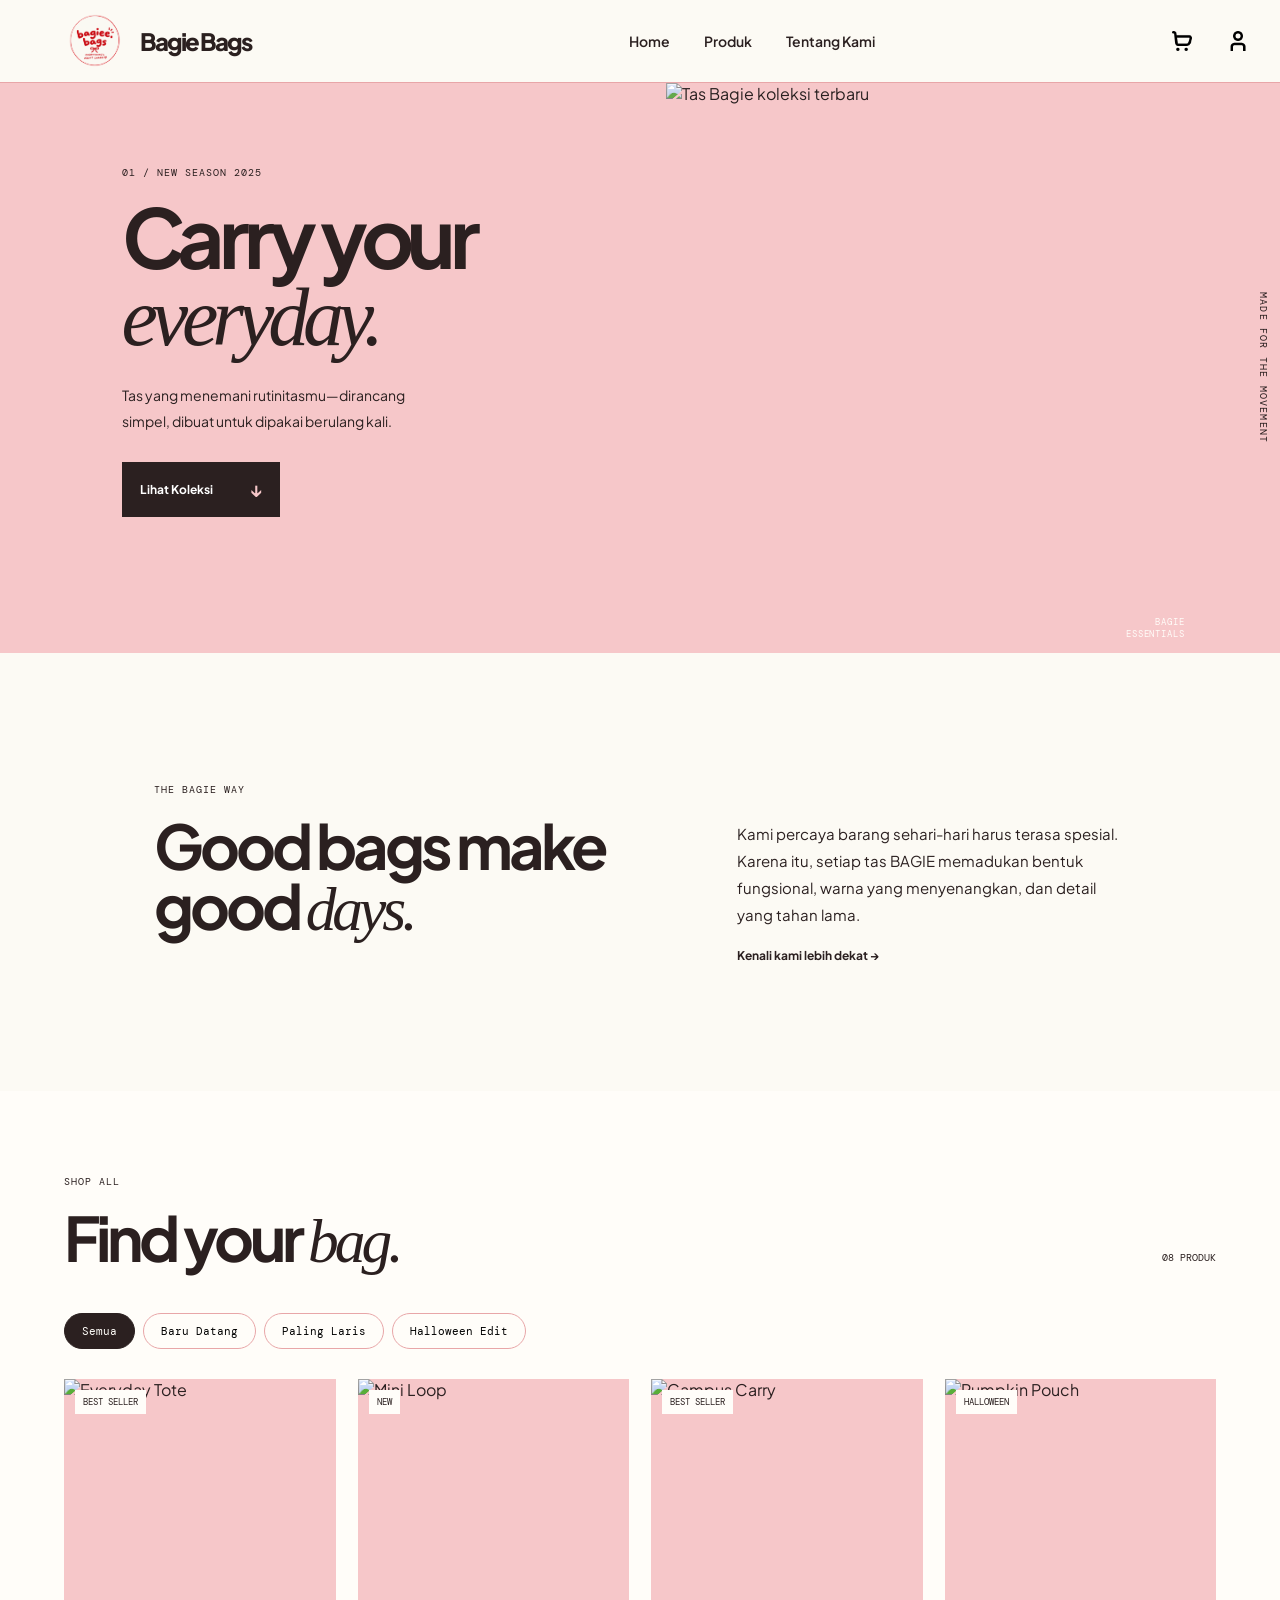
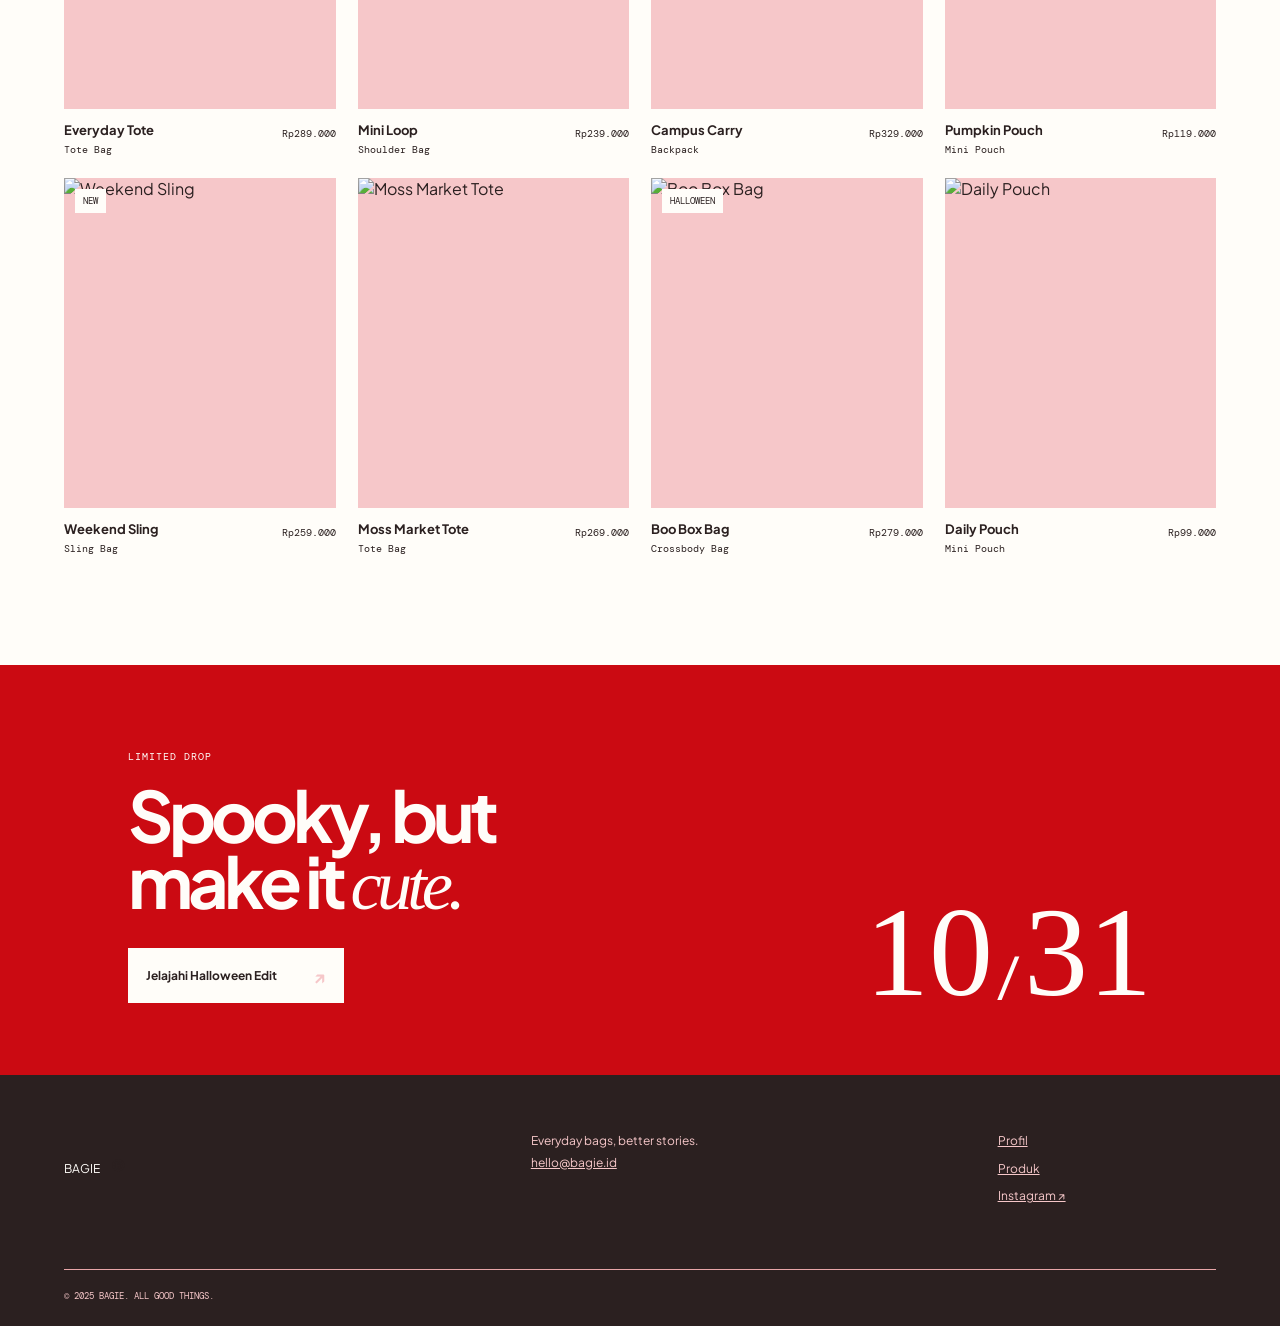
==== index.html @ 37ad92c9 "fix directory" ====
<!doctype html>
<html lang="id">
  <head>
    <meta charset="UTF-8" />
    <meta name="viewport" content="width=device-width, initial-scale=1.0" />
    <title>Bagiee Bags - Everything's About Charm 💝</title>
    <link rel="preconnect" href="https://fonts.googleapis.com" />
    <link rel="preconnect" href="https://fonts.gstatic.com" crossorigin />
    <link
      href="https://fonts.googleapis.com/css2?family=DM+Mono:wght@400;500&family=Plus+Jakarta+Sans:wght@400;500;600;700;800&display=swap"
      rel="stylesheet"
    />
    <link rel="icon" href="../assets/logo/logo_rb_bagiee.bags.ico" />
    <link rel="stylesheet" href="./assets/css/style.css" />
  </head>

  <body>
    <!-- <div class="announcement">
      GRATIS ONGKIR UNTUK PEMBELIAN MIN. RP500.000 <span>✦</span> KIRIM KE
      SELURUH INDONESIA
    </div> -->

    <header class="header">
      <a class="logo" href="index.html">
        <img
          src="../assets/logo/logo_rb_bagiee.bags.png"
          alt="Bagiee Bags Logo"
        />
        <span>Bagie Bags</span>
      </a>
      <button class="menu-toggle" aria-label="Buka menu">☰</button>
      <nav class="nav">
        <a href="#hero">Home</a>
        <a href="products.html">Produk</a>
        <a href="AboutUs.html">Tentang Kami</a>
      </nav>
      <span class="icon-links">
        <a class="card-link" href="products.html">
          <img src="../assets/icons/card.png" alt="Keranjang" />
          <span></span>
        </a>
        <a class="card-link" href="products.html">
          <img src="../assets/icons/user.png" alt="Akun" />
          <span></span>
        </a>
      </span>
    </header>

    <main>
      <section class="hero">
        <div class="hero-copy">
          <p class="eyebrow">01 / NEW SEASON 2025</p>
          <h1>Carry your<br /><em>everyday.</em></h1>
          <p class="hero-text">
            Tas yang menemani rutinitasmu—dirancang simpel, dibuat untuk dipakai
            berulang kali.
          </p>
          <a href="#koleksi" class="button">Lihat Koleksi <span>↓</span></a>
        </div>
        <div id="hero" class="hero-image">
          <div class="image-label">BAGIE<br />ESSENTIALS</div>
          <img
            src="https://images.unsplash.com/photo-1553062407-98eeb64c6a62?auto=format&fit=crop&w=1000&q=85"
            alt="Tas Bagie koleksi terbaru"
          />
        </div>
        <p class="vertical-text">MADE FOR THE MOVEMENT</p>
      </section>

      <section class="intro" id="about">
        <p class="eyebrow">THE BAGIE WAY</p>
        <h2>Good bags make<br />good <em>days.</em></h2>
        <p>
          Kami percaya barang sehari-hari harus terasa spesial. Karena itu,
          setiap tas BAGIE memadukan bentuk fungsional, warna yang menyenangkan,
          dan detail yang tahan lama.
        </p>
        <a href="AboutUs.html" class="text-link"
          >Kenali kami lebih dekat <span>→</span></a
        >
      </section>

      <section class="collection" id="koleksi">
        <div class="section-head">
          <div>
            <p class="eyebrow">SHOP ALL</p>
            <h2>Find your <em>bag.</em></h2>
          </div>
          <p class="product-count">08 PRODUK</p>
        </div>
        <div class="filters" role="tablist">
          <button class="filter active" data-filter="all">Semua</button
          ><button class="filter" data-filter="new">Baru Datang</button
          ><button class="filter" data-filter="best">Paling Laris</button
          ><button class="filter" data-filter="seasonal">Halloween Edit</button>
        </div>
        <div class="products" id="product-grid"></div>
      </section>

      <section class="banner">
        <div>
          <p class="eyebrow">LIMITED DROP</p>
          <h2>Spooky, but<br />make it <em>cute.</em></h2>
          <a class="button light" href="#koleksi"
            >Jelajahi Halloween Edit <span>↗</span></a
          >
        </div>
        <p class="banner-number">10<span>/</span>31</p>
      </section>
    </main>

    <footer>
      <a class="logo" href="index.html">BAGIE<span>®</span></a>
      <div>
        <p>Everyday bags, better stories.</p>
        <a href="mailto:hello@bagie.id">hello@bagie.id</a>
      </div>
      <div class="footer-links">
        <a href="AboutUs.html">Profil</a><a href="products.html">Produk</a
        ><a href="https://instagram.com" target="_blank">Instagram ↗</a>
      </div>
      <p class="copyright">© 2025 BAGIE. ALL GOOD THINGS.</p>
    </footer>
    <script src="./assets/js/script.js"></script>
  </body>
</html>
---- assets/css/style.css ----
:root {
  --ink: #2b2020;
  --cream: #fcfaf4;
  --orange: #cb0a12;
  --lime: #f6c7c9;
  --line: #e8a6a8;
  --surface: #fffdf9;
  --mono: "DM Mono", monospace;
}

/* Scrollbar tipis bernuansa putih-abu */
html {
  scrollbar-width: thin;
  scrollbar-color: #cfcfcf #ffffff;
}

::-webkit-scrollbar {
  width: 7px;
}

::-webkit-scrollbar-track {
  background: #ffffff;
}

::-webkit-scrollbar-thumb {
  background: #cfcfcf;
  border: 2px solid #ffffff;
  border-radius: 999px;
}

::-webkit-scrollbar-thumb:hover {
  background: #b6b6b6;
}
* {
  box-sizing: border-box;
}
html {
  scroll-behavior: smooth;
}
body {
  margin: 0;
  background: var(--cream);
  color: var(--ink);
  font-family: "Plus Jakarta Sans", sans-serif;
}
.announcement {
  background: var(--ink);
  color: var(--cream);
  text-align: center;
  font: 10px var(--mono);
  letter-spacing: 0.08em;
  padding: 11px 15px;
}
.announcement span {
  color: var(--lime);
  margin: 0 18px;
}
.header {
  height: 83px;
  border-bottom: 1px solid var(--line);
  display: flex;
  align-items: center;
  justify-content: space-between;
  padding-left: 4.7%;
  padding-right: 2%;
  position: relative;
  background: var(--cream);
  z-index: 5;
}
.logo {
  text-decoration: none;
  display: flex;
  align-items: center;
  gap: 10px;
}
.logo span {
  color: var(--ink);
  font-size: 24px;
  font-weight: 800;
  letter-spacing: -2px;
  position: relative;
  display: inline-block;
}
.logo img {
  width: 70px;
  height: auto;
}
.nav {
  display: flex;
  gap: 34px;
  margin-left: 80px;
}
.nav a,
.card-link {
  color: var(--ink);
  text-decoration: none;
  font-size: 14px;
  font-weight: 600;
  display: flex;
  align-items: center;
}
.card-link img {
  width: 20px;
  height: auto;
  margin-right: 6px;
}
.nav a.selected,
.nav a:hover {
  color: var(--orange);
}
.icon-links {
  display: flex;
  gap: 30px;
}
.menu-toggle {
  display: none;
  border: 0;
  background: none;
  font-size: 22px;
}
.hero {
  min-height: 570px;
  display: grid;
  grid-template-columns: 47% 46% 7%;
  padding-left: 9.5%;
  background: var(--lime);
  overflow: hidden;
}
.hero-copy {
  padding: 83px 25px 60px 0;
}
.eyebrow {
  font: 10px var(--mono);
  letter-spacing: 0.1em;
  margin: 0 0 19px;
}
.hero h1,
.profile h1 {
  font-size: clamp(48px, 6.4vw, 92px);
  line-height: 0.93;
  letter-spacing: -0.075em;
  margin: 0;
  font-weight: 700;
}
.hero h1 em,
h2 em,
.profile h1 em {
  font-family: Georgia, serif;
  font-weight: 400;
}
.hero-text {
  max-width: 315px;
  font-size: 14px;
  line-height: 1.8;
  margin: 27px 0 28px;
}
.button {
  display: inline-flex;
  align-items: center;
  gap: 36px;
  background: var(--ink);
  color: white;
  text-decoration: none;
  font-size: 12px;
  font-weight: 700;
  padding: 16px 18px;
}
.button span {
  color: var(--lime);
  font-size: 18px;
}
.hero-image {
  height: 100%;
  position: relative;
}
.hero-image img {
  width: 100%;
  height: 100%;
  min-height: 570px;
  object-fit: cover;
  filter: saturate(0.8);
}
.image-label {
  position: absolute;
  z-index: 1;
  right: 14px;
  bottom: 13px;
  color: var(--surface);
  font: 9px var(--mono);
  text-align: right;
  letter-spacing: 0.1em;
}
.vertical-text {
  writing-mode: vertical-rl;
  font: 10px var(--mono);
  letter-spacing: 0.12em;
  align-self: center;
}
.intro {
  padding: 130px 12% 128px;
  display: grid;
  grid-template-columns: 50% 40%;
  column-gap: 10%;
}
.intro .eyebrow {
  grid-column: 1;
}
.intro h2,
.section-head h2,
.story h2 {
  font-size: clamp(39px, 4.8vw, 68px);
  line-height: 0.98;
  letter-spacing: -0.065em;
  margin: 0;
  grid-column: 1;
}
.intro > p:not(.eyebrow) {
  grid-column: 2;
  grid-row: 2;
  font-size: 15px;
  line-height: 1.8;
  margin: 5px 0 20px;
}
.text-link {
  grid-column: 2;
  color: var(--ink);
  font-size: 12px;
  font-weight: 700;
  text-decoration: none;
  align-self: end;
}
.collection {
  padding: 84px 5% 110px;
  background: var(--surface);
}
.section-head {
  display: flex;
  justify-content: space-between;
  align-items: end;
}
.section-head h2 {
  margin: 0;
}
.product-count {
  font: 10px var(--mono);
  margin: 0 0 7px;
}
.filters {
  display: flex;
  gap: 8px;
  margin: 42px 0 30px;
  overflow: auto;
}
.filter {
  border: 1px solid var(--line);
  border-radius: 25px;
  padding: 10px 17px;
  background: transparent;
  font: 11px var(--mono);
  white-space: nowrap;
  cursor: pointer;
}
.filter.active,
.filter:hover {
  background: var(--ink);
  border-color: var(--ink);
  color: var(--surface);
}
.products {
  display: grid;
  grid-template-columns: repeat(4, 1fr);
  gap: 22px;
}
.product-card {
  display: block;
  color: inherit;
  text-decoration: none;
  transition: transform 0.25s;
}
.product-card:hover {
  transform: translateY(-6px);
}
.product-photo {
  height: 330px;
  background: var(--lime);
  overflow: hidden;
  position: relative;
}
.product-photo img {
  width: 100%;
  height: 100%;
  object-fit: cover;
  transition: transform 0.4s;
}
.product-card:hover img {
  transform: scale(1.05);
}
.badge {
  position: absolute;
  left: 11px;
  top: 11px;
  padding: 6px 8px;
  background: var(--surface);
  font: 9px var(--mono);
  z-index: 1;
}
.product-meta {
  display: flex;
  justify-content: space-between;
  gap: 10px;
  padding-top: 13px;
}
.product-name {
  font-size: 13px;
  font-weight: 700;
  margin: 0;
}
.product-type,
.product-price {
  font: 10px var(--mono);
  margin: 5px 0 0;
}
.product-price {
  white-space: nowrap;
}
.banner {
  background: var(--orange);
  min-height: 410px;
  color: var(--surface);
  padding: 72px 10%;
  display: flex;
  justify-content: space-between;
  align-items: end;
}
.banner h2 {
  font-size: clamp(44px, 5.5vw, 75px);
  letter-spacing: -0.07em;
  line-height: 0.94;
  margin: 0 0 30px;
}
.banner h2 em {
  font-family: Georgia, serif;
  font-weight: 400;
}
.button.light {
  background: var(--surface);
  color: var(--ink);
}
.banner-number {
  font:
    clamp(65px, 10vw, 135px) Georgia,
    serif;
  margin: 0;
  line-height: 0.8;
}
.banner-number span {
  font-family: var(--mono);
  font-size: 0.4em;
}
footer {
  background: var(--ink);
  color: var(--cream);
  padding: 55px 5% 24px;
  display: grid;
  grid-template-columns: 2fr 2fr 1fr;
  gap: 30px;
}
footer .logo {
  color: var(--surface);
}
footer p,
footer a {
  font-size: 12px;
  color: var(--lime);
  line-height: 1.8;
  margin: 0;
}
footer a {
  display: block;
}
.footer-links {
  display: grid;
  gap: 6px;
}
.copyright {
  grid-column: 1/-1;
  border-top: 1px solid var(--line);
  padding-top: 20px;
  margin-top: 32px !important;
  font: 9px var(--mono);
}
/* Profile */
.catalogue-intro {
  padding: 105px 12% 92px;
  background: var(--lime);
}
.catalogue-intro h1 {
  font-size: clamp(55px, 7vw, 98px);
  letter-spacing: -0.075em;
  line-height: 0.92;
  margin: 0;
}
.catalogue-intro h1 em {
  font-family: Georgia, serif;
  font-weight: 400;
}
.catalogue-intro > p:last-child {
  max-width: 340px;
  font-size: 14px;
  line-height: 1.8;
  margin: 30px 0 0 45%;
}
.catalogue-list {
  padding: 38px 5% 110px;
  background: var(--surface);
}
.catalogue-bar {
  display: flex;
  justify-content: space-between;
  border-bottom: 1px solid var(--line);
  padding-bottom: 18px;
  margin-bottom: 30px;
}
.catalogue-bar p {
  font: 10px var(--mono);
  letter-spacing: 0.08em;
  margin: 0;
}
.catalogue-grid .product-photo {
  height: 375px;
}
.profile-hero {
  padding: 100px 12% 105px;
  background: var(--lime);
}
.profile-hero > p:last-child {
  max-width: 330px;
  font-size: 15px;
  line-height: 1.8;
  margin: 30px 0 0 45%;
}
.story {
  display: grid;
  grid-template-columns: 1fr 1fr;
  gap: 10%;
  padding: 115px 12%;
}
.story img {
  width: 100%;
  height: 500px;
  object-fit: cover;
  filter: saturate(0.75);
}
.story > div {
  padding-top: 35px;
}
.story h2 {
  font-size: clamp(34px, 4vw, 58px);
}
.story p:not(.eyebrow) {
  font-size: 14px;
  line-height: 1.85;
}
.values {
  padding: 85px 12%;
  background: var(--surface);
}
.values > div {
  display: grid;
  grid-template-columns: repeat(3, 1fr);
  gap: 45px;
}
.values article {
  border-top: 2px solid var(--ink);
  padding-top: 17px;
}
.values span {
  font: 10px var(--mono);
}
.values h3 {
  font-size: 25px;
  letter-spacing: -0.05em;
  margin: 30px 0 12px;
}
.values article p {
  font-size: 13px;
  line-height: 1.7;
}
/* Detail */
.detail {
  padding: 31px 5% 100px;
}
.back-link {
  color: var(--ink);
  font: 11px var(--mono);
  text-decoration: none;
}
.detail-layout {
  margin-top: 30px;
  display: grid;
  grid-template-columns: 57% 1fr;
  gap: 8%;
}
.detail-image {
  background: var(--lime);
  height: 620px;
}
.detail-image img {
  width: 100%;
  height: 100%;
  object-fit: cover;
}
.detail-info {
  padding: 22px 0;
}
.detail-info h1 {
  font-size: 50px;
  line-height: 1;
  letter-spacing: -0.07em;
  margin: 0;
}
.price {
  font: 14px var(--mono);
  margin: 18px 0 30px;
}
.description {
  font-size: 14px;
  line-height: 1.8;
  max-width: 350px;
  margin-bottom: 33px;
}
.colour {
  border-top: 1px solid var(--line);
  padding-top: 22px;
}
.swatches {
  display: flex;
  gap: 10px;
}
.swatch {
  width: 25px;
  height: 25px;
  border: 2px solid transparent;
  border-radius: 50%;
  cursor: pointer;
}
.swatch.active {
  outline: 1px solid var(--ink);
  outline-offset: 3px;
}
.add-button {
  margin: 34px 0 17px;
  width: 100%;
  border: 0;
  background: var(--ink);
  color: white;
  padding: 17px;
  text-align: left;
  font-weight: 700;
  cursor: pointer;
}
.add-button span {
  float: right;
  color: var(--lime);
  font-size: 20px;
  line-height: 0.6;
}
.shipping {
  font-size: 11px;
  text-align: center;
  color: var(--ink);
  opacity: 0.72;
}
.detail details {
  border-top: 1px solid var(--line);
  padding: 18px 0;
  font-size: 12px;
}
.detail summary {
  list-style: none;
  font-weight: 700;
  cursor: pointer;
}
.detail summary span {
  float: right;
  font-size: 17px;
}
.detail details p {
  font-size: 12px;
  line-height: 1.7;
  color: var(--ink);
  opacity: 0.72;
  max-width: 350px;
}
@media (max-width: 700px) {
  .catalogue-intro {
    padding: 75px 8%;
  }
  .catalogue-intro > p:last-child {
    margin: 28px 0 0;
  }
  .catalogue-list {
    padding: 28px 6% 70px;
  }
  .catalogue-grid .product-photo {
    height: 235px;
  }
  .announcement {
    font-size: 8px;
    padding: 9px;
  }
  .announcement span {
    margin: 0 7px;
  }
  .header {
    height: 66px;
    padding: 0 6%;
  }
  .nav,
  .bag-link {
    display: none;
  }
  .menu-toggle {
    display: block;
    order: 3;
  }
  .nav.open {
    display: flex;
    position: absolute;
    top: 65px;
    left: 0;
    right: 0;
    margin: 0;
    padding: 22px 6%;
    background: var(--cream);
    border-bottom: 1px solid var(--line);
    z-index: 3;
    flex-direction: column;
    gap: 17px;
  }
  .hero {
    grid-template-columns: 1fr;
    min-height: auto;
    padding: 0;
  }
  .hero-copy {
    padding: 65px 8% 45px;
  }
  .hero-image {
    height: 370px;
  }
  .hero-image img {
    min-height: 0;
  }
  .vertical-text {
    display: none;
  }
  .intro {
    display: block;
    padding: 80px 8%;
  }
  .intro > p:not(.eyebrow) {
    margin: 30px 0 20px;
  }
  .collection {
    padding: 65px 6%;
  }
  .products {
    grid-template-columns: repeat(2, 1fr);
    gap: 25px 12px;
  }
  .product-photo {
    height: 235px;
  }
  .section-head h2 {
    font-size: 42px;
  }
  .product-count {
    display: none;
  }
  .banner {
    padding: 60px 8%;
    min-height: 360px;
  }
  .banner-number {
    display: none;
  }
  footer {
    grid-template-columns: 1fr 1fr;
    padding: 42px 7% 20px;
  }
  .copyright {
    grid-column: 1/-1;
  }
  .profile-hero {
    padding: 75px 8%;
  }
  .profile-hero > p:last-child {
    margin: 28px 0 0;
  }
  .story {
    display: block;
    padding: 70px 8%;
  }
  .story img {
    height: 360px;
  }
  .story > div {
    padding-top: 45px;
  }
  .values {
    padding: 65px 8%;
  }
  .values > div {
    grid-template-columns: 1fr;
    gap: 28px;
  }
  .detail {
    padding: 24px 6% 65px;
  }
  .detail-layout {
    display: block;
  }
  .detail-image {
    height: 440px;
  }
  .detail-info {
    padding-top: 35px;
  }
  .detail-info h1 {
    font-size: 42px;
  }
}
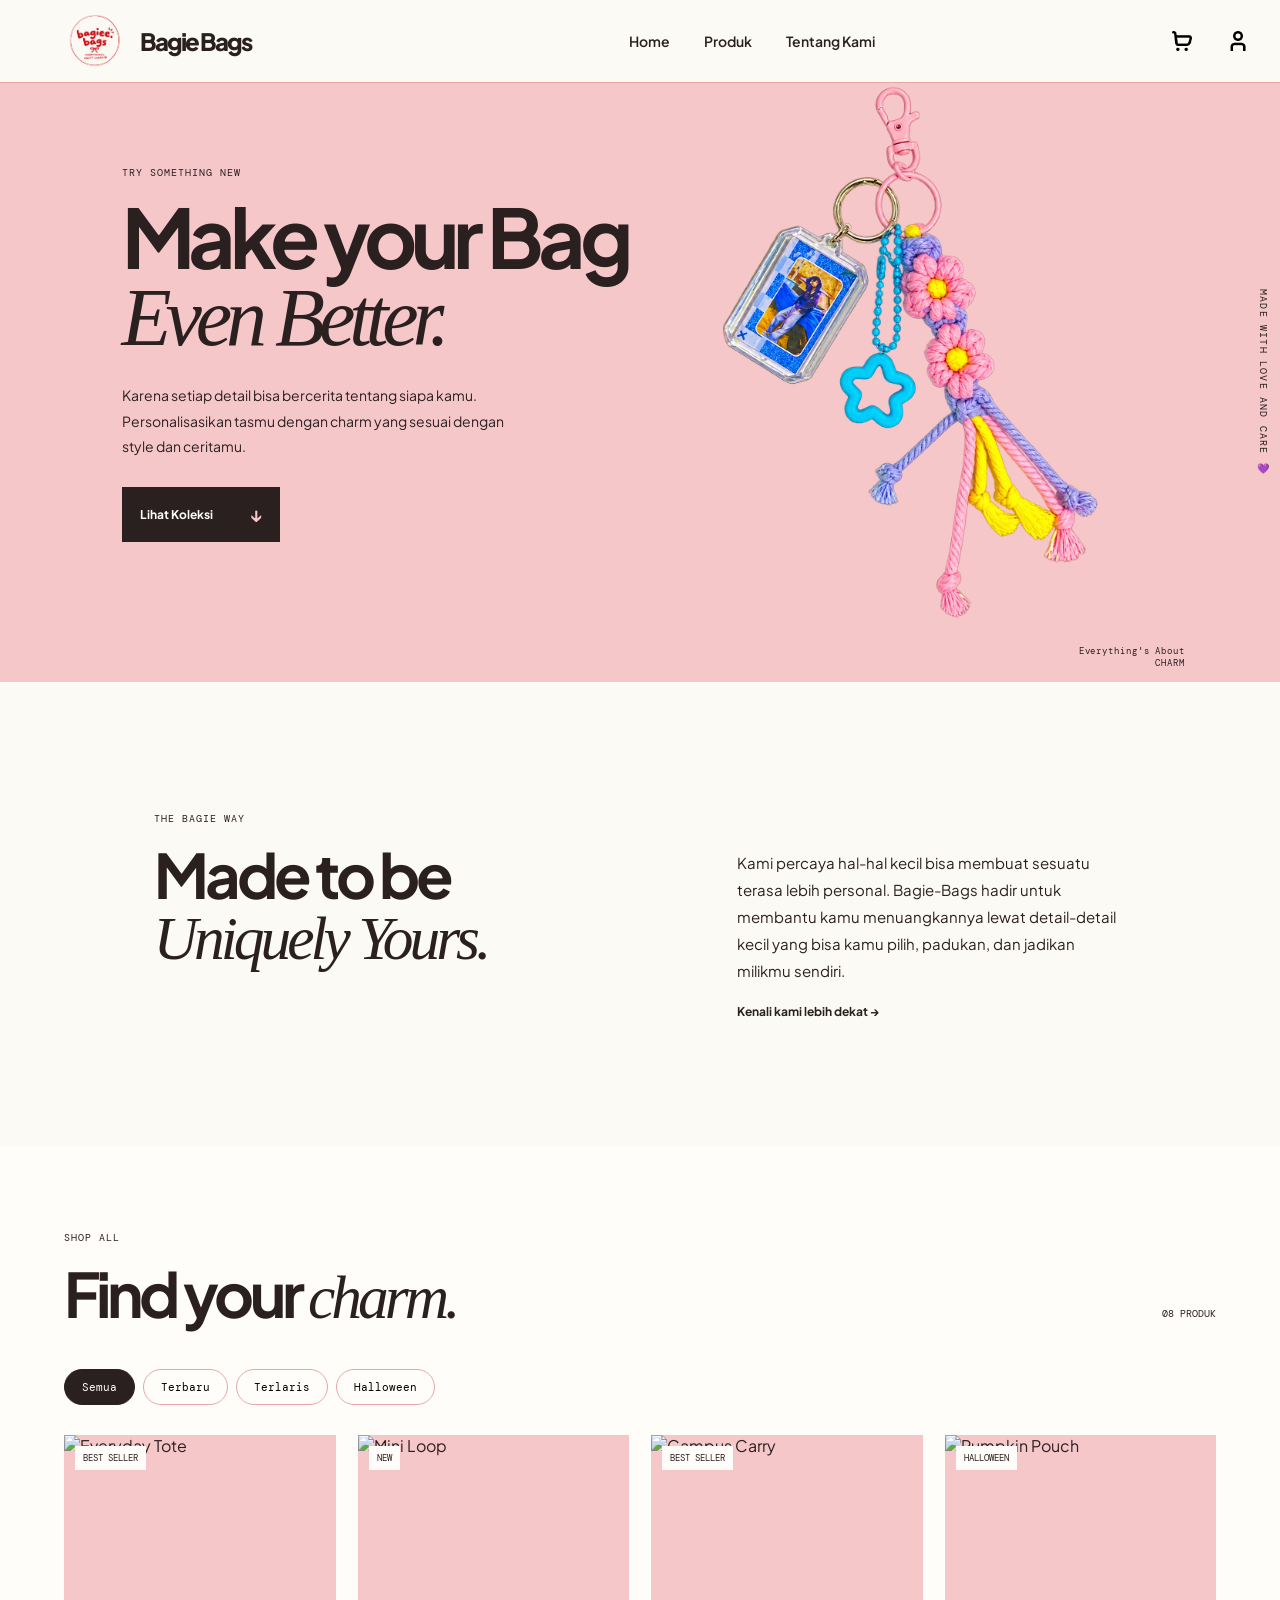
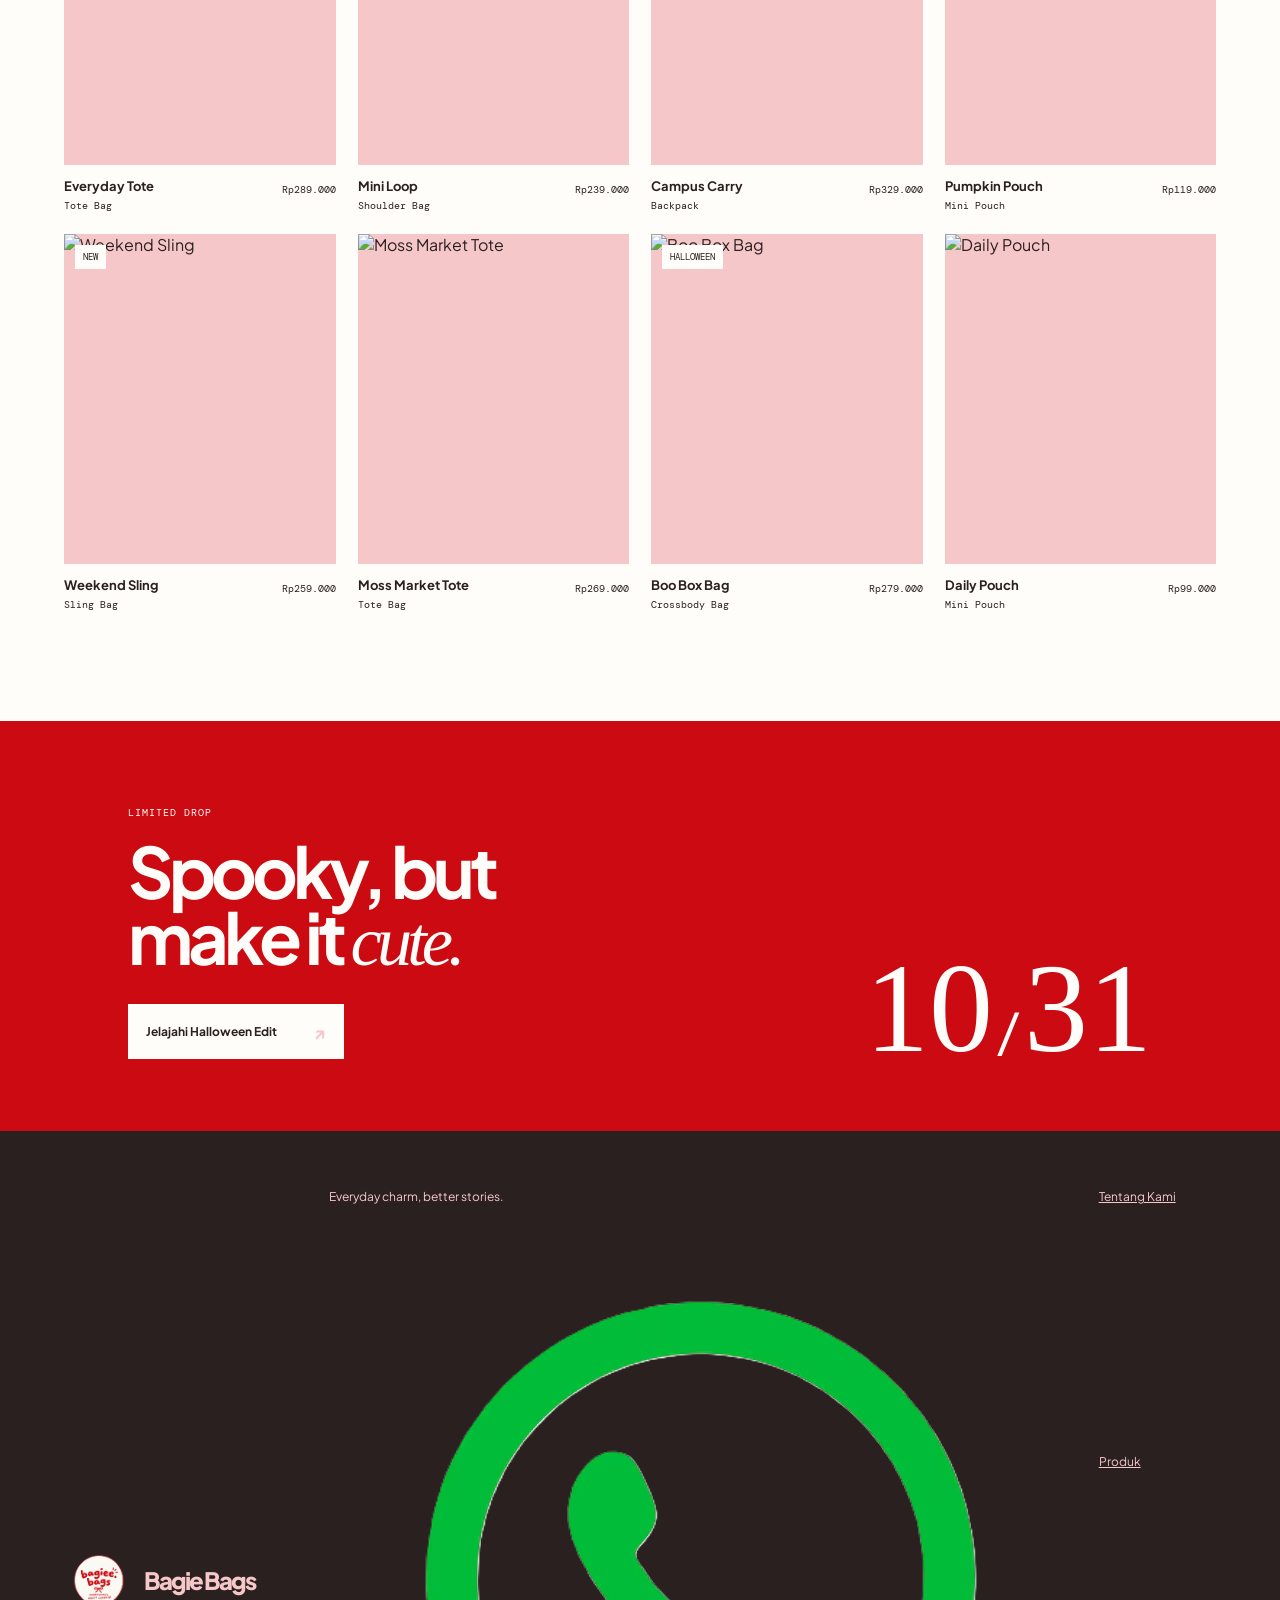
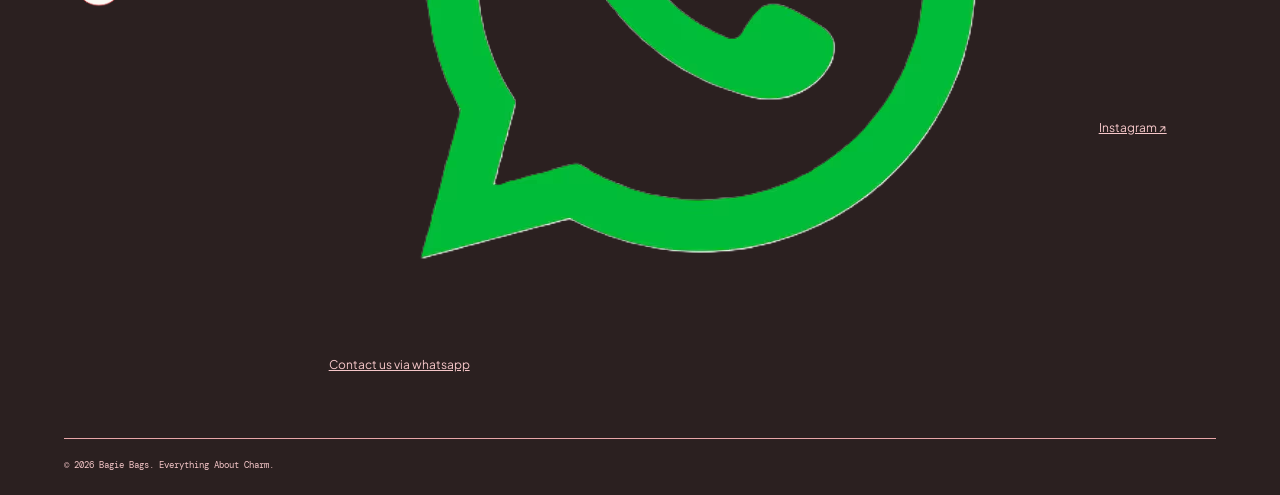
==== commit 6170339d: "perbaiki isi index" ====
--- a/index.html
+++ b/index.html
@@ -3,7 +3,7 @@
   <head>
     <meta charset="UTF-8" />
     <meta name="viewport" content="width=device-width, initial-scale=1.0" />
-    <title>Bagiee Bags - Everything's About Charm 💝</title>
+    <title>Bagiee Bags - Everything's About Charm</title>
     <link rel="preconnect" href="https://fonts.googleapis.com" />
     <link rel="preconnect" href="https://fonts.gstatic.com" crossorigin />
     <link
@@ -23,7 +23,7 @@
     <header class="header">
       <a class="logo" href="index.html">
         <img
-          src="../assets/logo/logo_rb_bagiee.bags.png"
+          src="./assets/logo/logo_rb_bagiee.bags.png"
           alt="Bagiee Bags Logo"
         />
         <span>Bagie Bags</span>
@@ -36,11 +36,11 @@
       </nav>
       <span class="icon-links">
         <a class="card-link" href="products.html">
-          <img src="../assets/icons/card.png" alt="Keranjang" />
+          <img src="./assets/icons/card.png" alt="Keranjang" />
           <span></span>
         </a>
         <a class="card-link" href="products.html">
-          <img src="../assets/icons/user.png" alt="Akun" />
+          <img src="./assets/icons/user.png" alt="Akun" />
           <span></span>
         </a>
       </span>
@@ -49,31 +49,32 @@
     <main>
       <section class="hero">
         <div class="hero-copy">
-          <p class="eyebrow">01 / NEW SEASON 2025</p>
-          <h1>Carry your<br /><em>everyday.</em></h1>
+          <p class="eyebrow">TRY SOMETHING NEW</p>
+          <h1>Make your Bag<br /><em>Even Better.</em></h1>
           <p class="hero-text">
-            Tas yang menemani rutinitasmu—dirancang simpel, dibuat untuk dipakai
-            berulang kali.
+            Karena setiap detail bisa bercerita tentang siapa kamu.
+            Personalisasikan tasmu dengan charm yang sesuai dengan style dan
+            ceritamu.
           </p>
           <a href="#koleksi" class="button">Lihat Koleksi <span>↓</span></a>
         </div>
         <div id="hero" class="hero-image">
-          <div class="image-label">BAGIE<br />ESSENTIALS</div>
+          <div class="image-label">Everything's About<br />CHARM</div>
           <img
-            src="https://images.unsplash.com/photo-1553062407-98eeb64c6a62?auto=format&fit=crop&w=1000&q=85"
+            src="./assets/images/bloomie.png"
             alt="Tas Bagie koleksi terbaru"
           />
         </div>
-        <p class="vertical-text">MADE FOR THE MOVEMENT</p>
+        <p class="vertical-text">MADE WITH LOVE AND CARE 💜</p>
       </section>
 
       <section class="intro" id="about">
         <p class="eyebrow">THE BAGIE WAY</p>
-        <h2>Good bags make<br />good <em>days.</em></h2>
+        <h2>Made to be<br /><em>Uniquely Yours.</em></h2>
         <p>
-          Kami percaya barang sehari-hari harus terasa spesial. Karena itu,
-          setiap tas BAGIE memadukan bentuk fungsional, warna yang menyenangkan,
-          dan detail yang tahan lama.
+          Kami percaya hal-hal kecil bisa membuat sesuatu terasa lebih personal.
+          Bagie-Bags hadir untuk membantu kamu menuangkannya lewat detail-detail
+          kecil yang bisa kamu pilih, padukan, dan jadikan milikmu sendiri.
         </p>
         <a href="AboutUs.html" class="text-link"
           >Kenali kami lebih dekat <span>→</span></a
@@ -84,15 +85,15 @@
         <div class="section-head">
           <div>
             <p class="eyebrow">SHOP ALL</p>
-            <h2>Find your <em>bag.</em></h2>
+            <h2>Find your <em>charm.</em></h2>
           </div>
           <p class="product-count">08 PRODUK</p>
         </div>
         <div class="filters" role="tablist">
           <button class="filter active" data-filter="all">Semua</button
-          ><button class="filter" data-filter="new">Baru Datang</button
-          ><button class="filter" data-filter="best">Paling Laris</button
-          ><button class="filter" data-filter="seasonal">Halloween Edit</button>
+          ><button class="filter" data-filter="new">Terbaru</button
+          ><button class="filter" data-filter="best">Terlaris</button
+          ><button class="filter" data-filter="seasonal">Halloween</button>
         </div>
         <div class="products" id="product-grid"></div>
       </section>
@@ -110,16 +111,27 @@
     </main>
 
     <footer>
-      <a class="logo" href="index.html">BAGIE<span>®</span></a>
+      <a class="logo" href="index.html">
+        <img
+          src="./assets/logo/logo_rb_bagiee.bags.png"
+          alt="Bagiee Bags Logo"
+        />
+        <span class="logo_footer">Bagie Bags</span>
+      </a>
       <div>
-        <p>Everyday bags, better stories.</p>
-        <a href="mailto:hello@bagie.id">hello@bagie.id</a>
+        <p>Everyday charm, better stories.</p>
+        <a href="https://wa.me/62895638921313" target="_blank">
+          <img src="./assets/icons/whatsapp.png" alt="Whatsapp" />
+          Contact us via whatsapp
+        </a>
       </div>
       <div class="footer-links">
-        <a href="AboutUs.html">Profil</a><a href="products.html">Produk</a
-        ><a href="https://instagram.com" target="_blank">Instagram ↗</a>
+        <a href="AboutUs.html">Tentang Kami</a><a href="products.html">Produk</a
+        ><a href="https://www.instagram.com/bagiee.bags" target="_blank"
+          >Instagram ↗</a
+        >
       </div>
-      <p class="copyright">© 2025 BAGIE. ALL GOOD THINGS.</p>
+      <p class="copyright">© 2026 Bagie Bags. Everything About Charm.</p>
     </footer>
     <script src="./assets/js/script.js"></script>
   </body>
--- a/assets/css/style.css
+++ b/assets/css/style.css
@@ -82,8 +82,9 @@
   display: inline-block;
 }
 .logo img {
-  width: 70px;
-  height: auto;
+  max-width: 70px;
+  height: 70px;
+  object-fit: contain;
 }
 .nav {
   display: flex;
@@ -149,7 +150,7 @@
   font-weight: 400;
 }
 .hero-text {
-  max-width: 315px;
+  max-width: 415px;
   font-size: 14px;
   line-height: 1.8;
   margin: 27px 0 28px;
@@ -174,11 +175,10 @@
   position: relative;
 }
 .hero-image img {
-  width: 100%;
-  height: 100%;
-  min-height: 570px;
-  object-fit: cover;
-  filter: saturate(0.8);
+  width: 90%;
+  height: 90%;
+  min-height: 500px;
+  object-fit: contain;
 }
 .image-label {
   position: absolute;
@@ -189,6 +189,7 @@
   font: 9px var(--mono);
   text-align: right;
   letter-spacing: 0.1em;
+  color: #2b2020;
 }
 .vertical-text {
   writing-mode: vertical-rl;
@@ -365,8 +366,14 @@
   grid-template-columns: 2fr 2fr 1fr;
   gap: 30px;
 }
-footer .logo {
-  color: var(--surface);
+footer .logo span {
+  color: var(--lime);
+  font-size: 24px;
+  font-weight: 800;
+  letter-spacing: -2px;
+  position: relative;
+  display: inline-block;
+  text-decoration: none;
 }
 footer p,
 footer a {
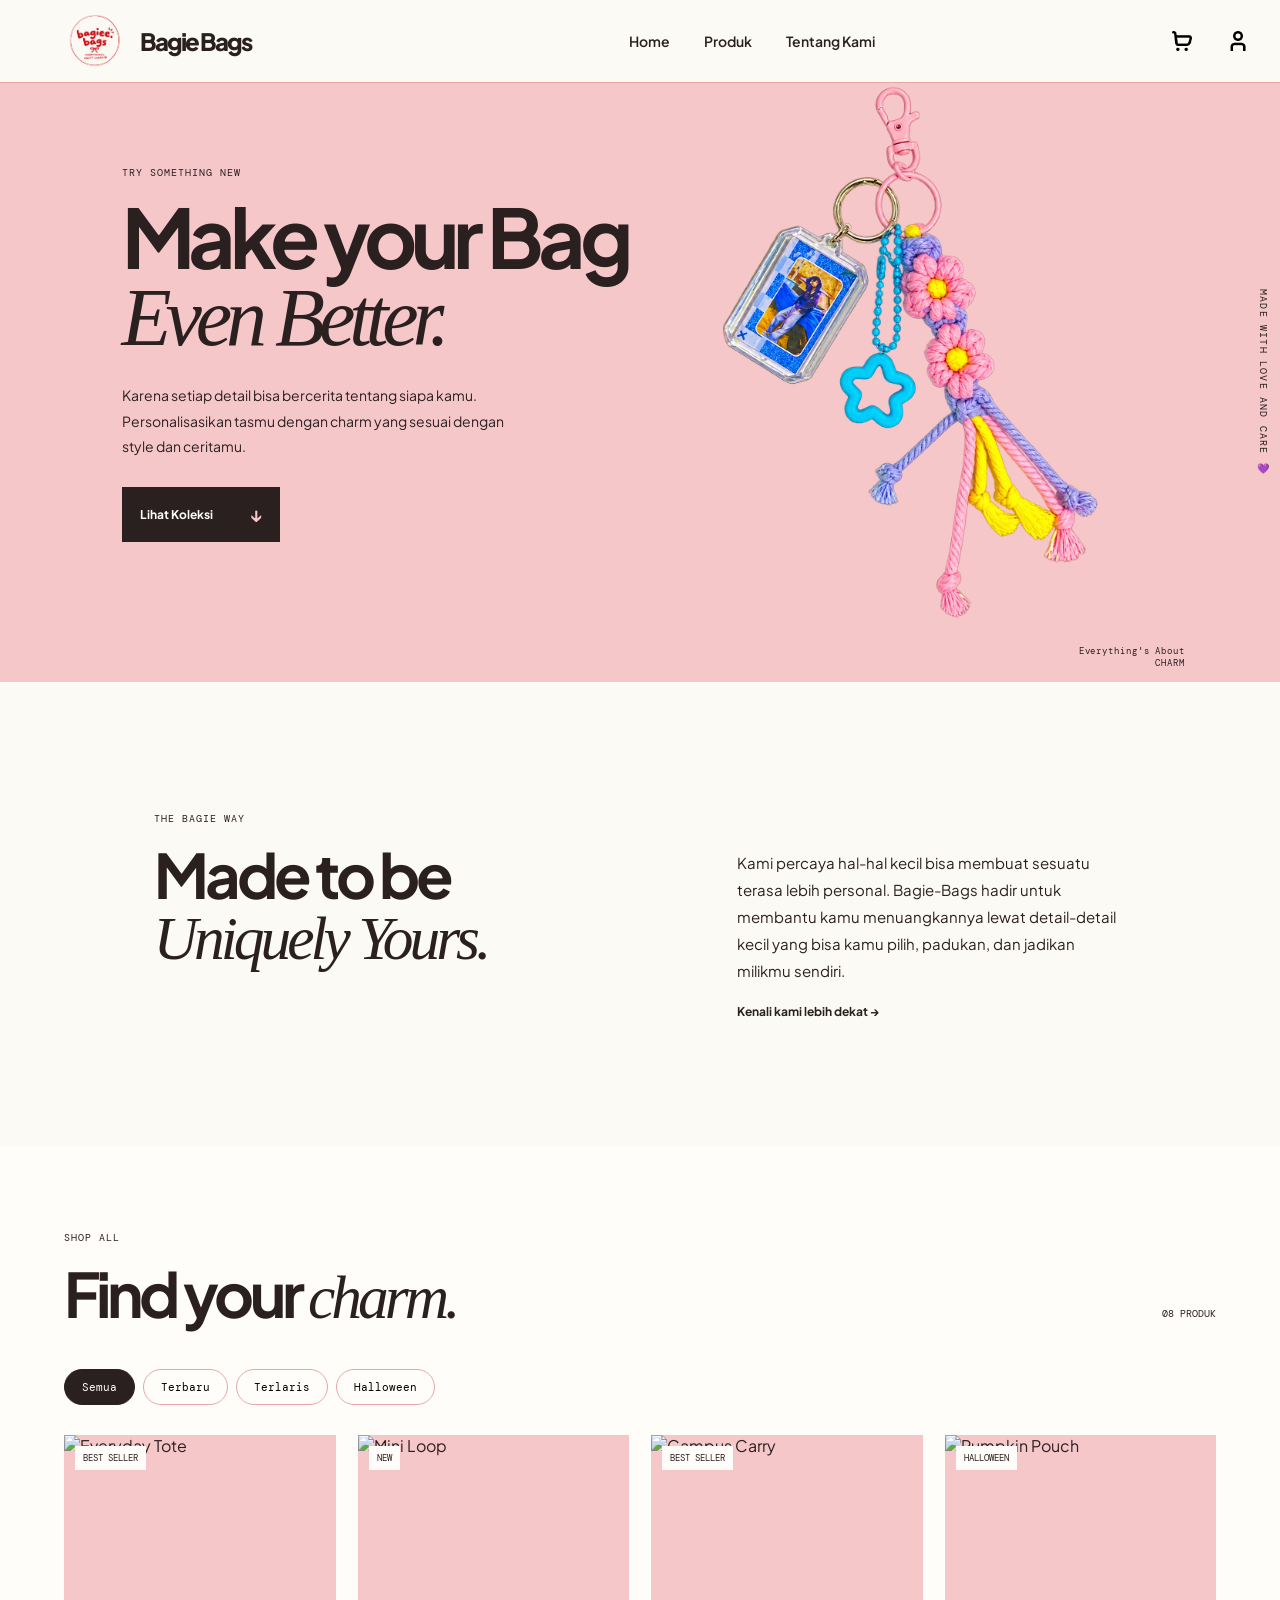
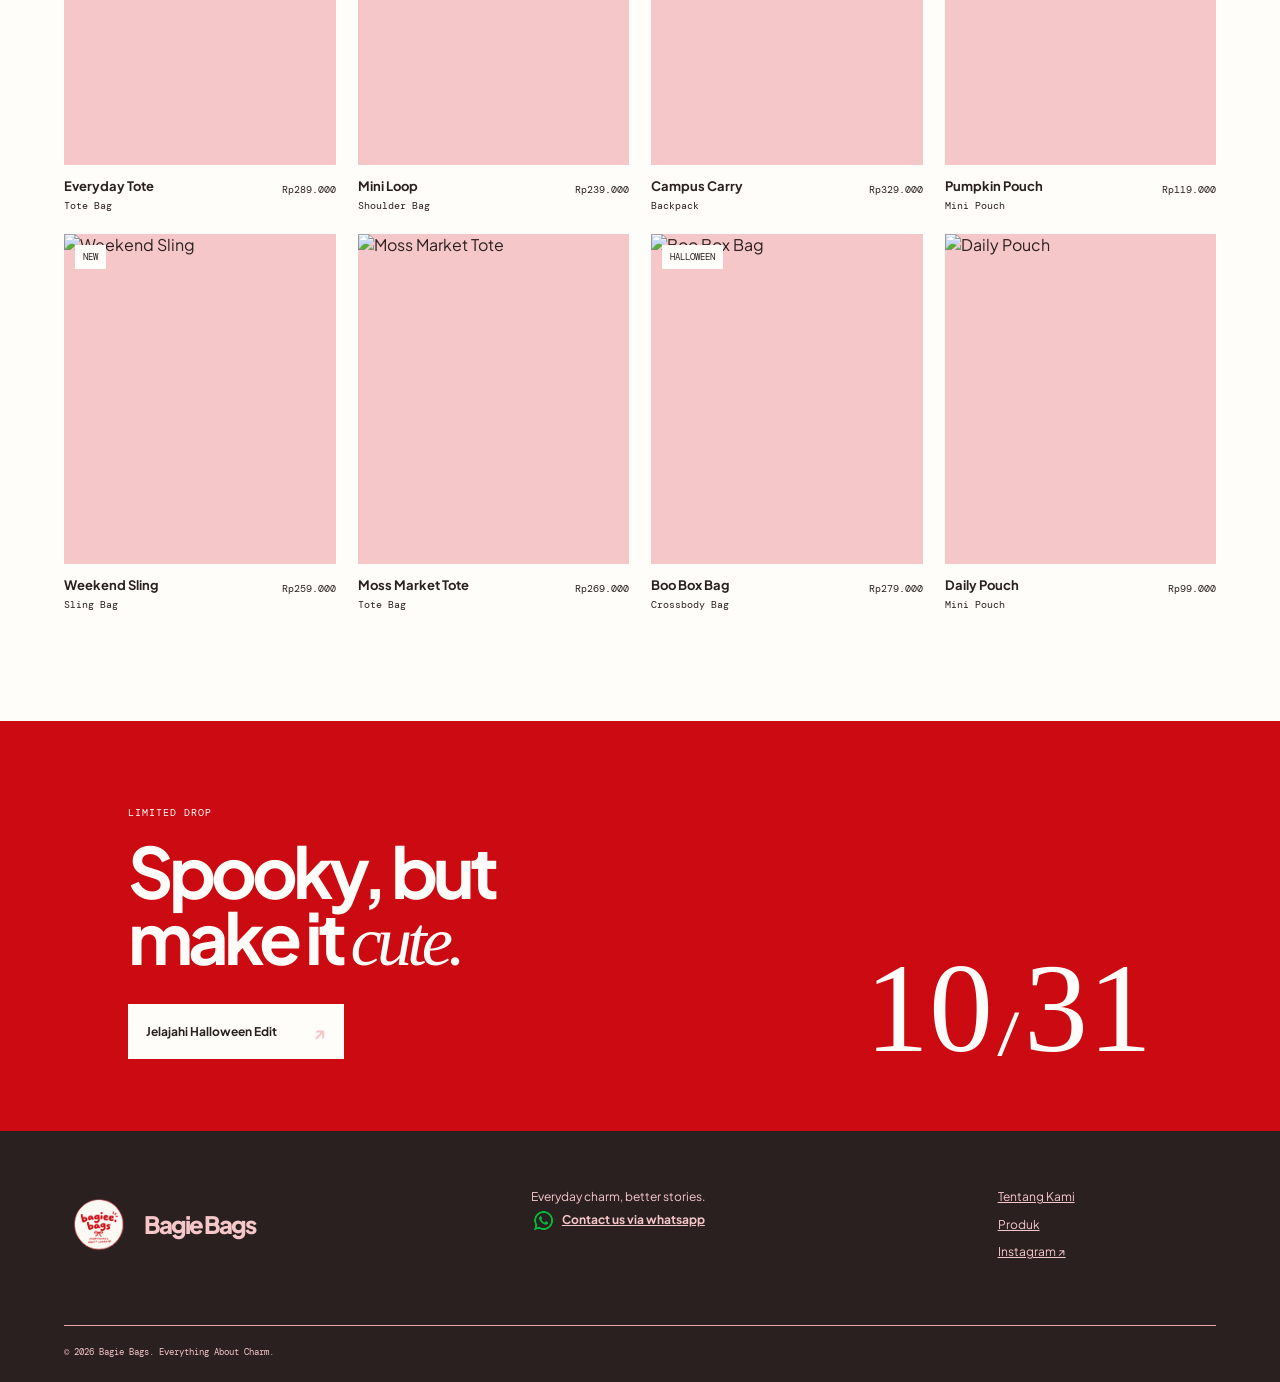
==== commit 8c0268b6: "nambah user dan keranjang" ====
--- a/index.html
+++ b/index.html
@@ -10,7 +10,7 @@
       href="https://fonts.googleapis.com/css2?family=DM+Mono:wght@400;500&family=Plus+Jakarta+Sans:wght@400;500;600;700;800&display=swap"
       rel="stylesheet"
     />
-    <link rel="icon" href="../assets/logo/logo_rb_bagiee.bags.ico" />
+    <link rel="icon" href="./assets/logo/logo_rb_bagiee.bags.ico" />
     <link rel="stylesheet" href="./assets/css/style.css" />
   </head>
 
@@ -35,11 +35,11 @@
         <a href="AboutUs.html">Tentang Kami</a>
       </nav>
       <span class="icon-links">
-        <a class="card-link" href="products.html">
+        <a class="card-link" href="keranjang.html">
           <img src="./assets/icons/card.png" alt="Keranjang" />
           <span></span>
         </a>
-        <a class="card-link" href="products.html">
+        <a class="card-link" href="user.html">
           <img src="./assets/icons/user.png" alt="Akun" />
           <span></span>
         </a>
@@ -120,9 +120,16 @@
       </a>
       <div>
         <p>Everyday charm, better stories.</p>
-        <a href="https://wa.me/62895638921313" target="_blank">
-          <img src="./assets/icons/whatsapp.png" alt="Whatsapp" />
-          Contact us via whatsapp
+        <a
+          class="footer-wa-link"
+          href="https://wa.me/62895638921313"
+          target="_blank"
+        >
+          <img
+            class="footer-wa-icon"
+            src="./assets/icons/whatsapp.png"
+            alt="Whatsapp"
+          />Contact us via whatsapp
         </a>
       </div>
       <div class="footer-links">
--- a/assets/css/style.css
+++ b/assets/css/style.css
@@ -6,6 +6,102 @@
   --line: #e8a6a8;
   --surface: #fffdf9;
   --mono: "DM Mono", monospace;
+}
+
+/* Dummy pages: cart and account */
+.utility-page {
+  min-height: calc(100vh - 83px);
+  background: var(--surface);
+}
+
+.utility-heading {
+  padding: 92px 12% 78px;
+  background: var(--lime);
+}
+
+.utility-heading h1 {
+  margin: 0;
+  font-size: clamp(50px, 6vw, 82px);
+  line-height: 0.93;
+  letter-spacing: -0.075em;
+}
+
+.utility-heading h1 em {
+  font-family: Georgia, serif;
+  font-weight: 400;
+}
+
+.empty-state,
+.account-placeholder {
+  max-width: 640px;
+  margin: 0 auto;
+  padding: 105px 8%;
+  text-align: center;
+}
+
+.empty-state > img,
+.account-icon img {
+  width: 42px;
+  height: 42px;
+  object-fit: contain;
+}
+
+.empty-state h2,
+.account-placeholder h2 {
+  margin: 25px 0 12px;
+  font-size: clamp(27px, 3vw, 38px);
+  letter-spacing: -0.055em;
+}
+
+.empty-state p,
+.account-placeholder p {
+  max-width: 390px;
+  margin: 0 auto 30px;
+  font-size: 14px;
+  line-height: 1.8;
+}
+
+.account-icon {
+  display: grid;
+  width: 86px;
+  height: 86px;
+  margin: 0 auto;
+  place-items: center;
+  border: 1px solid var(--line);
+  border-radius: 50%;
+  background: var(--lime);
+}
+
+.account-icon img {
+  width: 34px;
+  height: 34px;
+}
+
+.account-actions {
+  display: flex;
+  justify-content: center;
+  gap: 10px;
+}
+
+.outline-button {
+  display: inline-flex;
+  align-items: center;
+  padding: 15px 20px;
+  border: 1px solid var(--ink);
+  color: var(--ink);
+  font-size: 12px;
+  font-weight: 700;
+  text-decoration: none;
+}
+
+.card-link.active-icon {
+  border-bottom: 0;
+}
+
+@media (max-width: 700px) {
+  .utility-page { min-height: calc(100vh - 66px); }
+  .utility-heading { padding: 70px 8%; }
+  .empty-state, .account-placeholder { padding: 75px 8%; }
 }
 
 /* Scrollbar tipis bernuansa putih-abu */
@@ -365,6 +461,17 @@
   display: grid;
   grid-template-columns: 2fr 2fr 1fr;
   gap: 30px;
+}
+.footer-wa-link {
+  display: flex;
+  align-items: center;
+  font-size: 12px;
+  font-weight: 700;
+}
+.footer-wa-icon {
+  width: 25px;
+  height: auto;
+  margin-right: 6px;
 }
 footer .logo span {
   color: var(--lime);
